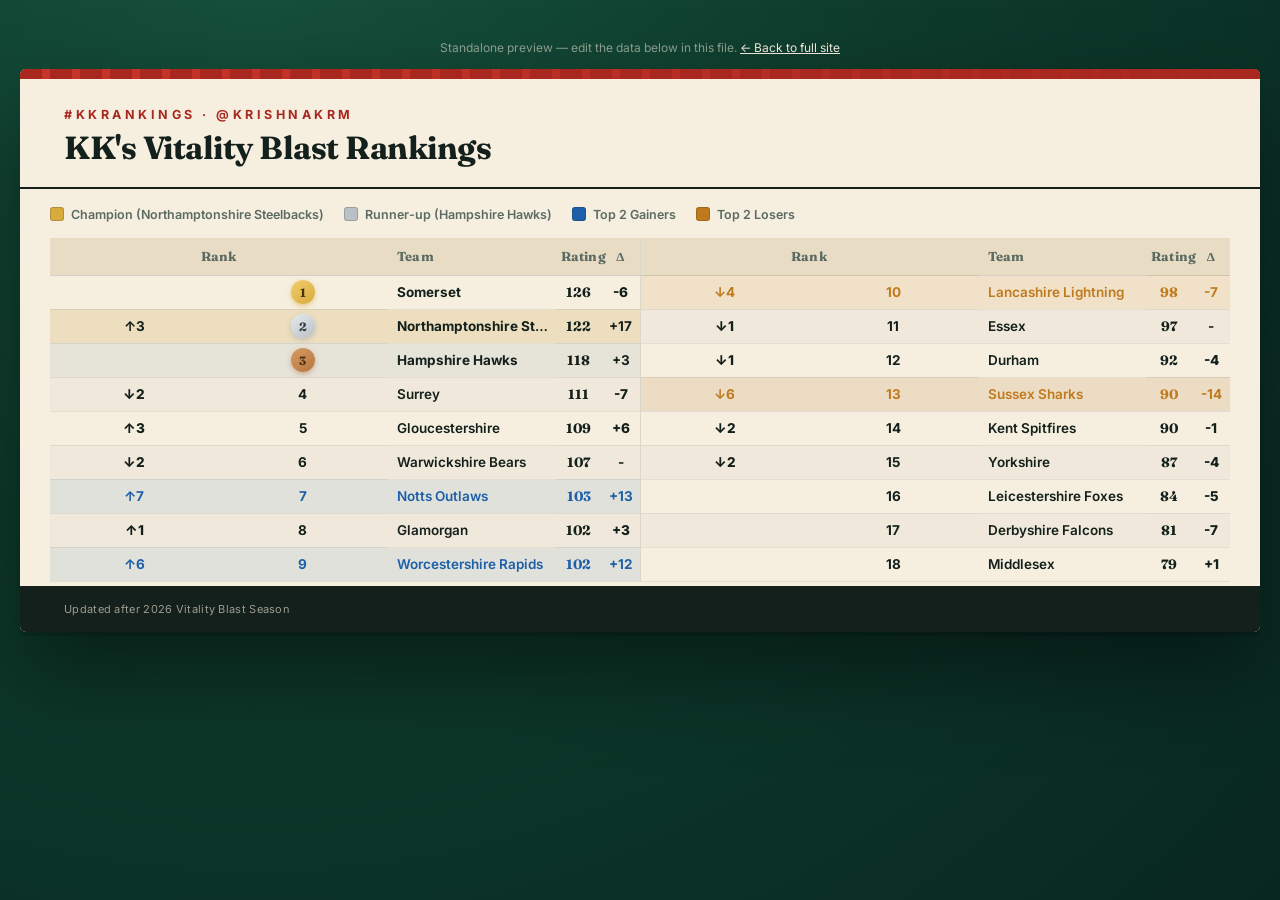
==== blast.html @ 4afedd68 "Add files via upload" ====
<!DOCTYPE html>
<html lang="en">
<head>
<meta charset="UTF-8">
<meta name="viewport" content="width=device-width, initial-scale=1.0">
<title>KK's Vitality Blast Rankings</title>
<link href="https://fonts.googleapis.com/css2?family=Fraunces:opsz,wght@9..144,500;9..144,600;9..144,700;9..144,900&family=Inter:wght@400;500;600;700;800&display=swap" rel="stylesheet">
<link rel="stylesheet" href="domestic-theme.css">
</head>
<body class="domestic-page-body">
<div style="width:100%;max-width:1240px;">
  <div class="domestic-standalone-note">Standalone preview — edit the data below in this file. <a href="index.html">← Back to full site</a></div>
  <div id="domesticboard"></div>
</div>

<!-- ============================================================
     EDIT THE RANKINGS DATA BELOW.
     Each row: rank, team, rating, delta (rating point change, e.g. "+13","-1","-"),
     arrow (position movement text, e.g. "↑6","↓3", or "" for no change),
     rowClass: "champion" | "runner-up" | "gainer" | "loser" | null
     ============================================================ -->
<script type="application/json" id="rankingsData" data-prefix="blast">
{
  "title": "KK's Vitality Blast Rankings",
  "subtitle": "Updated after 2026 Vitality Blast Season",
  "championBorder": false,
  "legend": [
    { "type":"plain", "color":"var(--gold)", "label":"Champion (Northamptonshire Steelbacks)" },
    { "type":"plain", "color":"var(--silver)", "label":"Runner-up (Hampshire Hawks)" },
    { "type":"plain", "color":"var(--up)", "label":"Top 2 Gainers" },
    { "type":"plain", "color":"var(--down)", "label":"Top 2 Losers" }
  ],
  "rows": [
    { "rank":1,  "team":"Somerset",                    "rating":126, "delta":"-6",  "arrow":""   },
    { "rank":2,  "team":"Northamptonshire Steelbacks",  "rating":122, "delta":"+17", "arrow":"↑3", "rowClass":"champion" },
    { "rank":3,  "team":"Hampshire Hawks",              "rating":118, "delta":"+3",  "arrow":"",   "rowClass":"runner-up" },
    { "rank":4,  "team":"Surrey",                       "rating":111, "delta":"-7",  "arrow":"↓2" },
    { "rank":5,  "team":"Gloucestershire",              "rating":109, "delta":"+6",  "arrow":"↑3" },
    { "rank":6,  "team":"Warwickshire Bears",           "rating":107, "delta":"-",   "arrow":"↓2" },
    { "rank":7,  "team":"Notts Outlaws",                "rating":103, "delta":"+13", "arrow":"↑7", "rowClass":"gainer" },
    { "rank":8,  "team":"Glamorgan",                    "rating":102, "delta":"+3",  "arrow":"↑1" },
    { "rank":9,  "team":"Worcestershire Rapids",        "rating":102, "delta":"+12", "arrow":"↑6", "rowClass":"gainer" },
    { "rank":10, "team":"Lancashire Lightning",         "rating":98,  "delta":"-7",  "arrow":"↓4", "rowClass":"loser" },
    { "rank":11, "team":"Essex",                        "rating":97,  "delta":"-",   "arrow":"↓1" },
    { "rank":12, "team":"Durham",                       "rating":92,  "delta":"-4",  "arrow":"↓1" },
    { "rank":13, "team":"Sussex Sharks",                "rating":90,  "delta":"-14", "arrow":"↓6", "rowClass":"loser" },
    { "rank":14, "team":"Kent Spitfires",                "rating":90,  "delta":"-1",  "arrow":"↓2" },
    { "rank":15, "team":"Yorkshire",                     "rating":87,  "delta":"-4",  "arrow":"↓2" },
    { "rank":16, "team":"Leicestershire Foxes",          "rating":84,  "delta":"-5",  "arrow":""   },
    { "rank":17, "team":"Derbyshire Falcons",            "rating":81,  "delta":"-7",  "arrow":""   },
    { "rank":18, "team":"Middlesex",                     "rating":79,  "delta":"+1",  "arrow":""   }
  ]
}
</script>

<script src="domestic-rankings.js"></script>
</body>
</html>
---- domestic-theme.css ----
/* ============================================================
   domestic-theme.css — Indian Domestic Rankings, unified with
   the board theme used across the site (cream/pitch-green,
   Fraunces + Inter). Class names are unchanged so
   domestic-rankings.js needs no edits.
   ============================================================ */

*, *::before, *::after { box-sizing: border-box; margin: 0; padding: 0; }

:root{
  --pitch:      #0e3b2c;
  --pitch-deep: #082720;
  --cream:      #f6efe0;
  --cream-dim:  #e8ddc4;
  --ball:       #a8281f;
  --ball-bright:#c8342a;
  --gold:       #d8ab3d;
  --silver:     #b9c0c6;
  --bronze:     #b8763f;
  --ink:        #14201b;
  --ink-soft:   #5b6a62;
  --up:         #1d5fa8;
  --down:       #c07a1e;
}

.domestic-page-body {
  background: radial-gradient(circle at 20% -10%, #16513d 0%, var(--pitch) 45%, var(--pitch-deep) 100%);
  font-family: 'Inter', sans-serif;
  display: flex;
  justify-content: center;
  align-items: flex-start;
  padding: 40px 20px;
  min-height: 100vh;
}

.domestic-container {
  background: var(--cream);
  border-radius: 6px;
  width: 1240px;
  max-width: 100%;
  box-shadow: 0 40px 90px rgba(0,0,0,0.45), 0 4px 0 rgba(0,0,0,0.15);
  position: relative;
  overflow: hidden;
  margin: 0 auto;
}

.domestic-top-bar {
  height: 10px;
  background:
    repeating-linear-gradient(90deg, var(--ball) 0 22px, transparent 22px 30px),
    linear-gradient(90deg, var(--ball-bright), var(--ball));
}

.domestic-header-area {
  padding: 28px 44px 20px;
  border-bottom: 2px solid var(--ink);
}

.eyebrow{
  font-size: 12.5px;
  font-weight: 700;
  letter-spacing: 3.5px;
  text-transform: uppercase;
  color: var(--ball);
  margin-bottom: 8px;
}

.domestic-header-area h1 {
  font-family: 'Fraunces', serif;
  font-size: 32px;
  font-weight: 700;
  color: var(--ink);
  letter-spacing: -0.5px;
  line-height: 1.15;
}

.domestic-body-area { padding: 18px 30px 4px; }

.domestic-legend {
  display: flex;
  flex-wrap: wrap;
  gap: 8px 20px;
  margin-bottom: 16px;
  font-size: 12.5px;
  font-weight: 600;
  color: var(--ink-soft);
}
.domestic-legend-item { display: flex; align-items: center; gap: 7px; }
.domestic-legend-box {
  width: 14px; height: 14px;
  border: 1px solid rgba(20,32,27,0.2);
  flex-shrink: 0;
  border-radius: 3px;
}
.domestic-legend-box.dual { border-left: 4px solid var(--up); }

.domestic-tables-wrapper {
  display: grid;
  grid-template-columns: repeat(auto-fit, minmax(320px, 1fr));
  gap: 1px;
  background: rgba(20,32,27,0.12);
}
.domestic-half { background: var(--cream); min-width: 0; }

.domestic-half table { width: 100%; border-collapse: collapse; table-layout: fixed; }
.domestic-half thead tr { background: var(--cream-dim); border-bottom: 1.5px solid rgba(20,32,27,0.15); }
.domestic-half thead th {
  padding: 10px 5px;
  font-family: 'Fraunces', serif;
  font-weight: 700;
  font-size: 13px;
  color: var(--ink-soft);
  text-align: center;
  letter-spacing: 0.2px;
}
.domestic-half thead th.team-col { text-align: left; padding-left: 10px; }

.domestic-half tbody tr { height: 34px; border-bottom: 1px solid rgba(20,32,27,0.08); }
.domestic-half tbody td {
  padding: 0 5px;
  text-align: center;
  color: var(--ink);
  font-size: 13.5px;
}
.domestic-half tbody td.team-col {
  text-align: left; padding-left: 10px; font-weight: 600; font-size: 13.5px;
  white-space: nowrap; overflow: hidden; text-overflow: ellipsis; max-width: 0;
}
.domestic-half tbody tr:nth-child(odd)  { background-color: var(--cream); }
.domestic-half tbody tr:nth-child(even) { background-color: rgba(20,32,27,0.025); }

.domestic-arrow-col  { width: 26px; font-size: 11px; font-weight: 800; color: var(--ink-soft); }
.domestic-rank-col   { width: 34px; font-weight: 700; }
.domestic-rating-col { width: 46px; font-family: 'Fraunces', serif; font-weight: 700; }
.domestic-delta-col  { width: 38px; font-size: 12.5px; font-weight: 700; }

.domestic-rank-box {
  display: inline-flex;
  align-items: center;
  justify-content: center;
  width: 24px;
  height: 24px;
  border-radius: 50%;
  font-family: 'Fraunces', serif;
  font-weight: 700;
  font-size: 12px;
}
.domestic-rank-gold   { background: linear-gradient(145deg,#f0cd6c,var(--gold)); color: #4a3407; box-shadow: 0 2px 5px rgba(216,171,61,0.55); }
.domestic-rank-silver { background: linear-gradient(145deg,#e5eaee,var(--silver)); color: #33393e; box-shadow: 0 2px 5px rgba(150,160,168,0.5); }
.domestic-rank-bronze { background: linear-gradient(145deg,#d69a63,var(--bronze)); color: #4a2c10; box-shadow: 0 2px 5px rgba(184,118,63,0.5); }

tr.domestic-champion  td { background-color: rgba(216,171,61,0.18) !important; font-weight: 700; color: var(--ink); }
tr.domestic-runner-up td { background-color: rgba(185,192,198,0.28) !important; font-weight: 700; color: var(--ink); }
tr.domestic-gainer    td { background-color: rgba(29,95,168,0.10) !important; color: var(--up) !important; font-weight: 700; }
tr.domestic-loser     td { background-color: rgba(192,122,30,0.12) !important; color: var(--down) !important; font-weight: 700; }

.domestic-container.with-champion-border tr.domestic-champion  td:first-child,
.domestic-container.with-champion-border tr.domestic-runner-up td:first-child {
  border-left: 4px solid var(--ball);
}

.domestic-pos { color: var(--up); font-weight: 800; }
.domestic-neg { color: var(--down); font-weight: 800; }

.domestic-footer{
  padding: 16px 44px;
  background: var(--ink);
  color: rgba(246,239,224,0.6);
  font-size: 11px;
  letter-spacing: 0.3px;
  display: flex;
  justify-content: space-between;
  align-items: center;
  flex-wrap: wrap;
  gap: 6px;
}
.domestic-footer b{ color: var(--cream); }

.domestic-standalone-note{
  width: 1240px; max-width: 100%; margin: 0 auto 14px;
  font-size: 12px; color: rgba(246,239,224,0.55); text-align: center;
}
.domestic-standalone-note a{ color: var(--cream); text-decoration: underline; }

html{ overflow-x: hidden; }
@media (max-width: 640px){
  .domestic-page-body{ padding: 20px 10px; }
  .domestic-header-area{ padding: 20px 20px 16px; }
  .domestic-header-area h1{ font-size: 24px; }
  .domestic-body-area{ padding: 14px 16px 4px; }
  .domestic-footer{ padding: 12px 20px; }
}
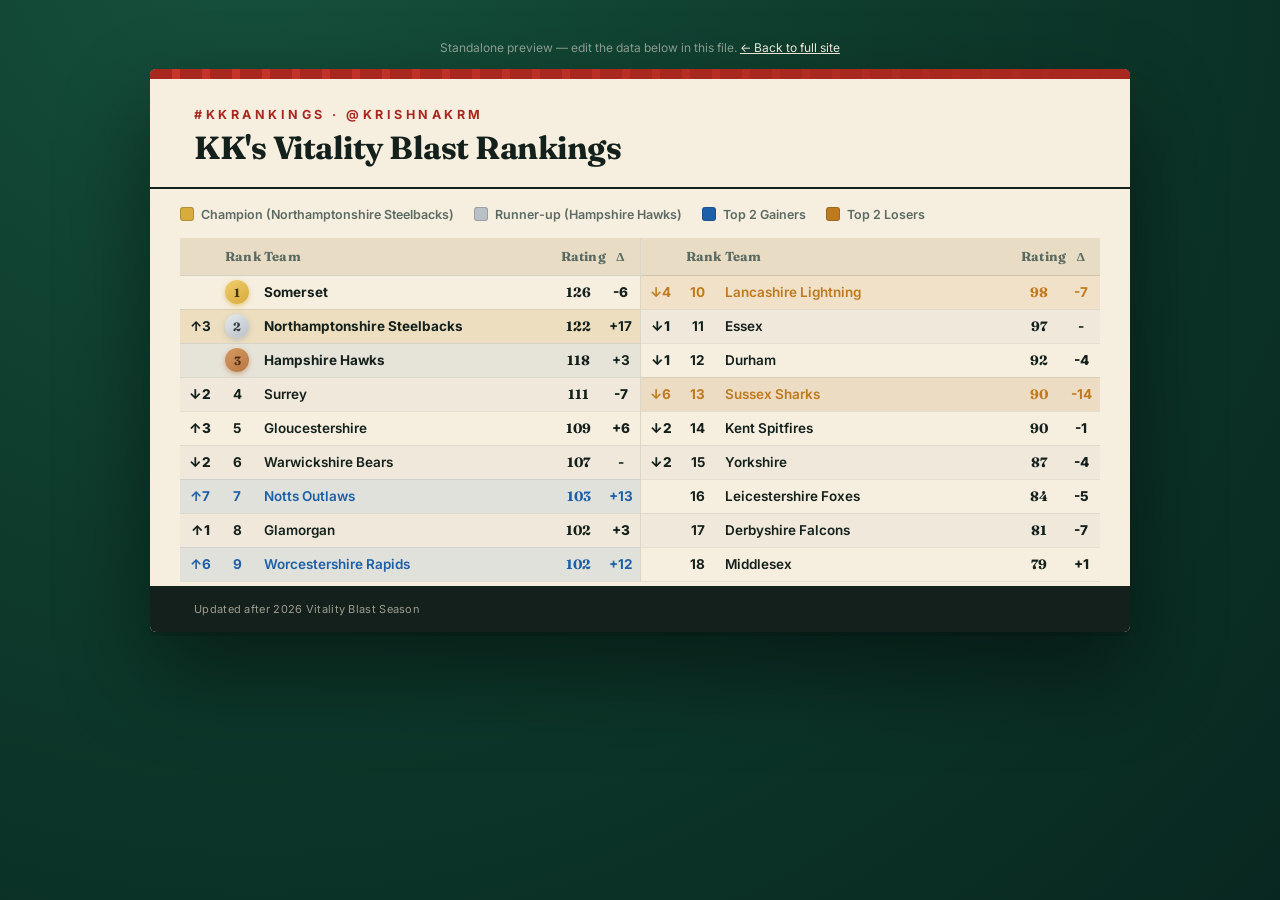
==== commit 3371dea2: "Add files via upload" ====
--- a/blast.html
+++ b/blast.html
@@ -24,6 +24,7 @@
   "title": "KK's Vitality Blast Rankings",
   "subtitle": "Updated after 2026 Vitality Blast Season",
   "championBorder": false,
+  "maxCols": 2,
   "legend": [
     { "type":"plain", "color":"var(--gold)", "label":"Champion (Northamptonshire Steelbacks)" },
     { "type":"plain", "color":"var(--silver)", "label":"Runner-up (Hampshire Hawks)" },
--- a/domestic-theme.css
+++ b/domestic-theme.css
@@ -36,13 +36,16 @@
 .domestic-container {
   background: var(--cream);
   border-radius: 6px;
-  width: 1240px;
+  width: 100%;
   max-width: 100%;
   box-shadow: 0 40px 90px rgba(0,0,0,0.45), 0 4px 0 rgba(0,0,0,0.15);
   position: relative;
   overflow: hidden;
   margin: 0 auto;
 }
+.domestic-container.max-cols-1 { max-width: 560px; }
+.domestic-container.max-cols-2 { max-width: 980px; }
+.domestic-container.max-cols-3 { max-width: 1520px; }
 
 .domestic-top-bar {
   height: 10px;
@@ -96,9 +99,10 @@
 
 .domestic-tables-wrapper {
   display: grid;
-  grid-template-columns: repeat(auto-fit, minmax(320px, 1fr));
   gap: 1px;
   background: rgba(20,32,27,0.12);
+  overflow-x: auto;
+  -webkit-overflow-scrolling: touch;
 }
 .domestic-half { background: var(--cream); min-width: 0; }
 
@@ -124,12 +128,12 @@
 }
 .domestic-half tbody td.team-col {
   text-align: left; padding-left: 10px; font-weight: 600; font-size: 13.5px;
-  white-space: nowrap; overflow: hidden; text-overflow: ellipsis; max-width: 0;
+  white-space: nowrap;
 }
 .domestic-half tbody tr:nth-child(odd)  { background-color: var(--cream); }
 .domestic-half tbody tr:nth-child(even) { background-color: rgba(20,32,27,0.025); }
 
-.domestic-arrow-col  { width: 26px; font-size: 11px; font-weight: 800; color: var(--ink-soft); }
+.domestic-arrow-col  { width: 40px; font-size: 11px; font-weight: 800; color: var(--ink-soft); }
 .domestic-rank-col   { width: 34px; font-weight: 700; }
 .domestic-rating-col { width: 46px; font-family: 'Fraunces', serif; font-weight: 700; }
 .domestic-delta-col  { width: 38px; font-size: 12.5px; font-weight: 700; }
